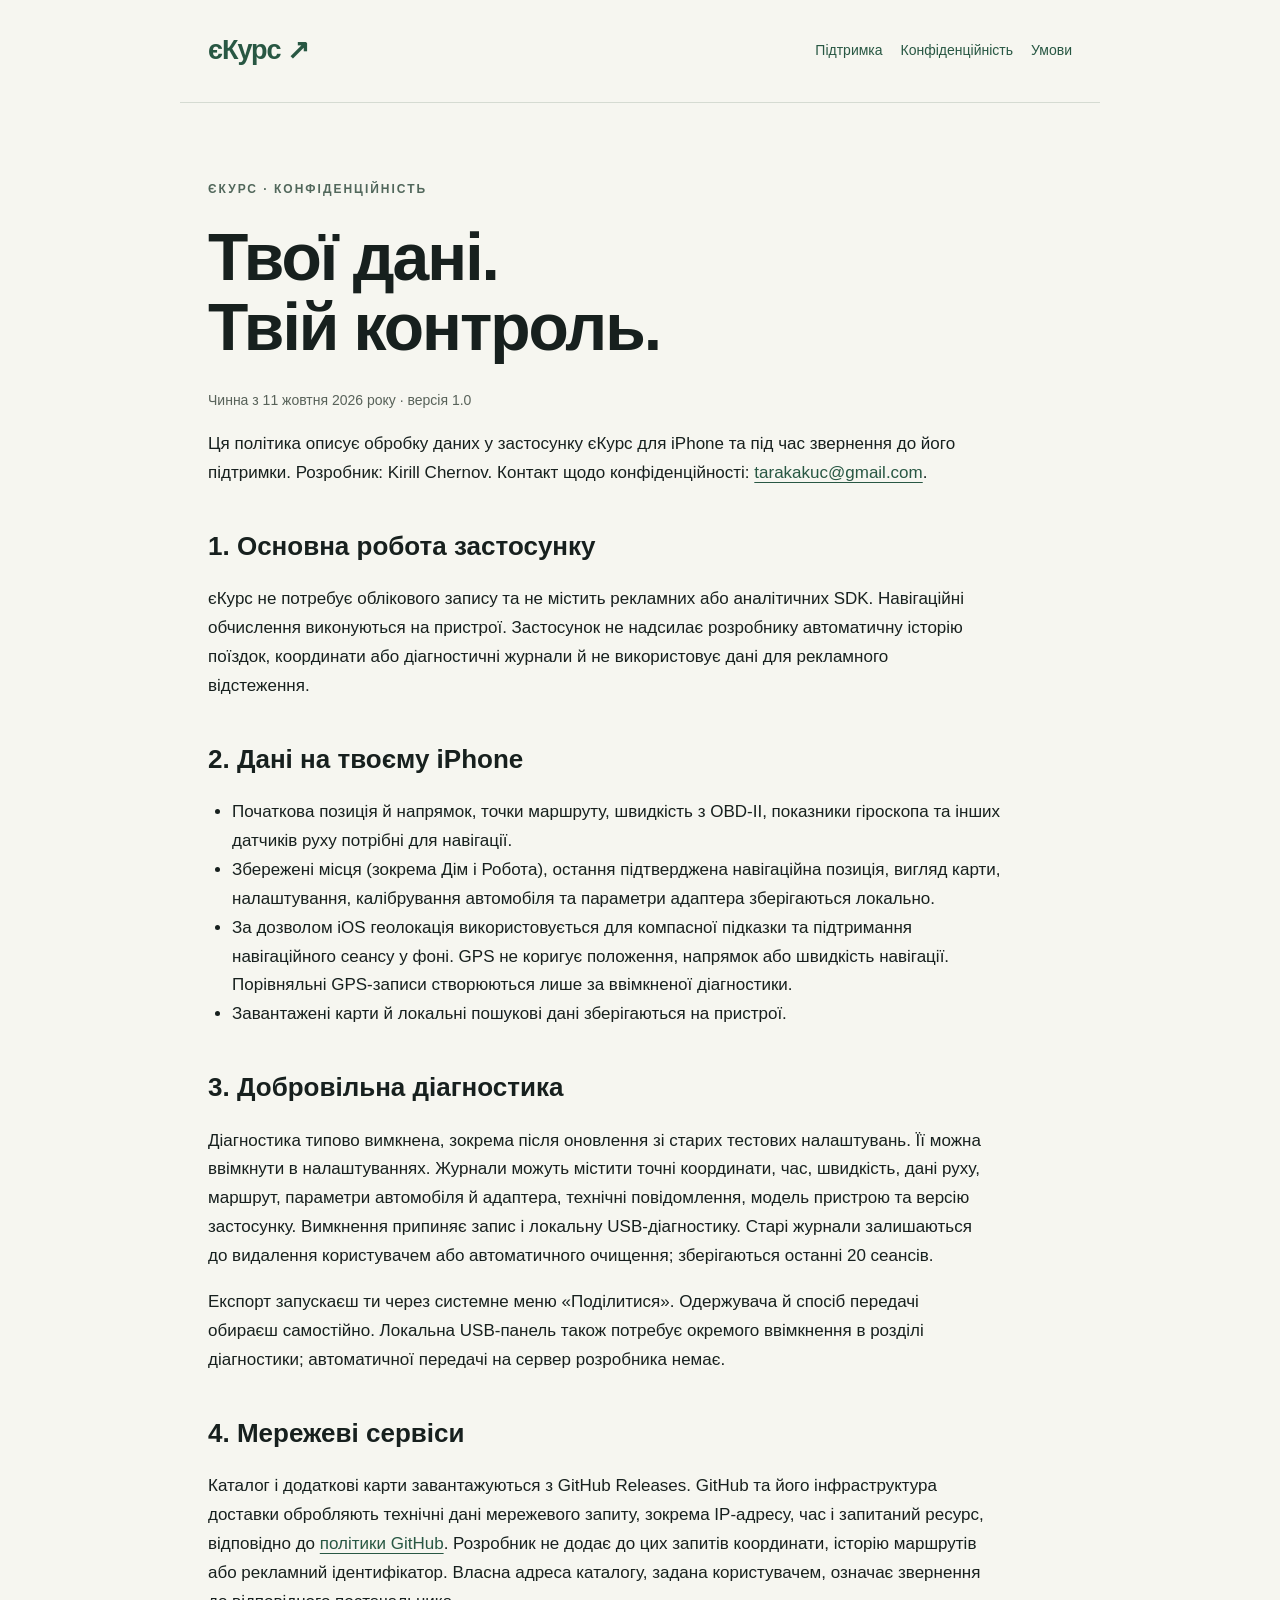
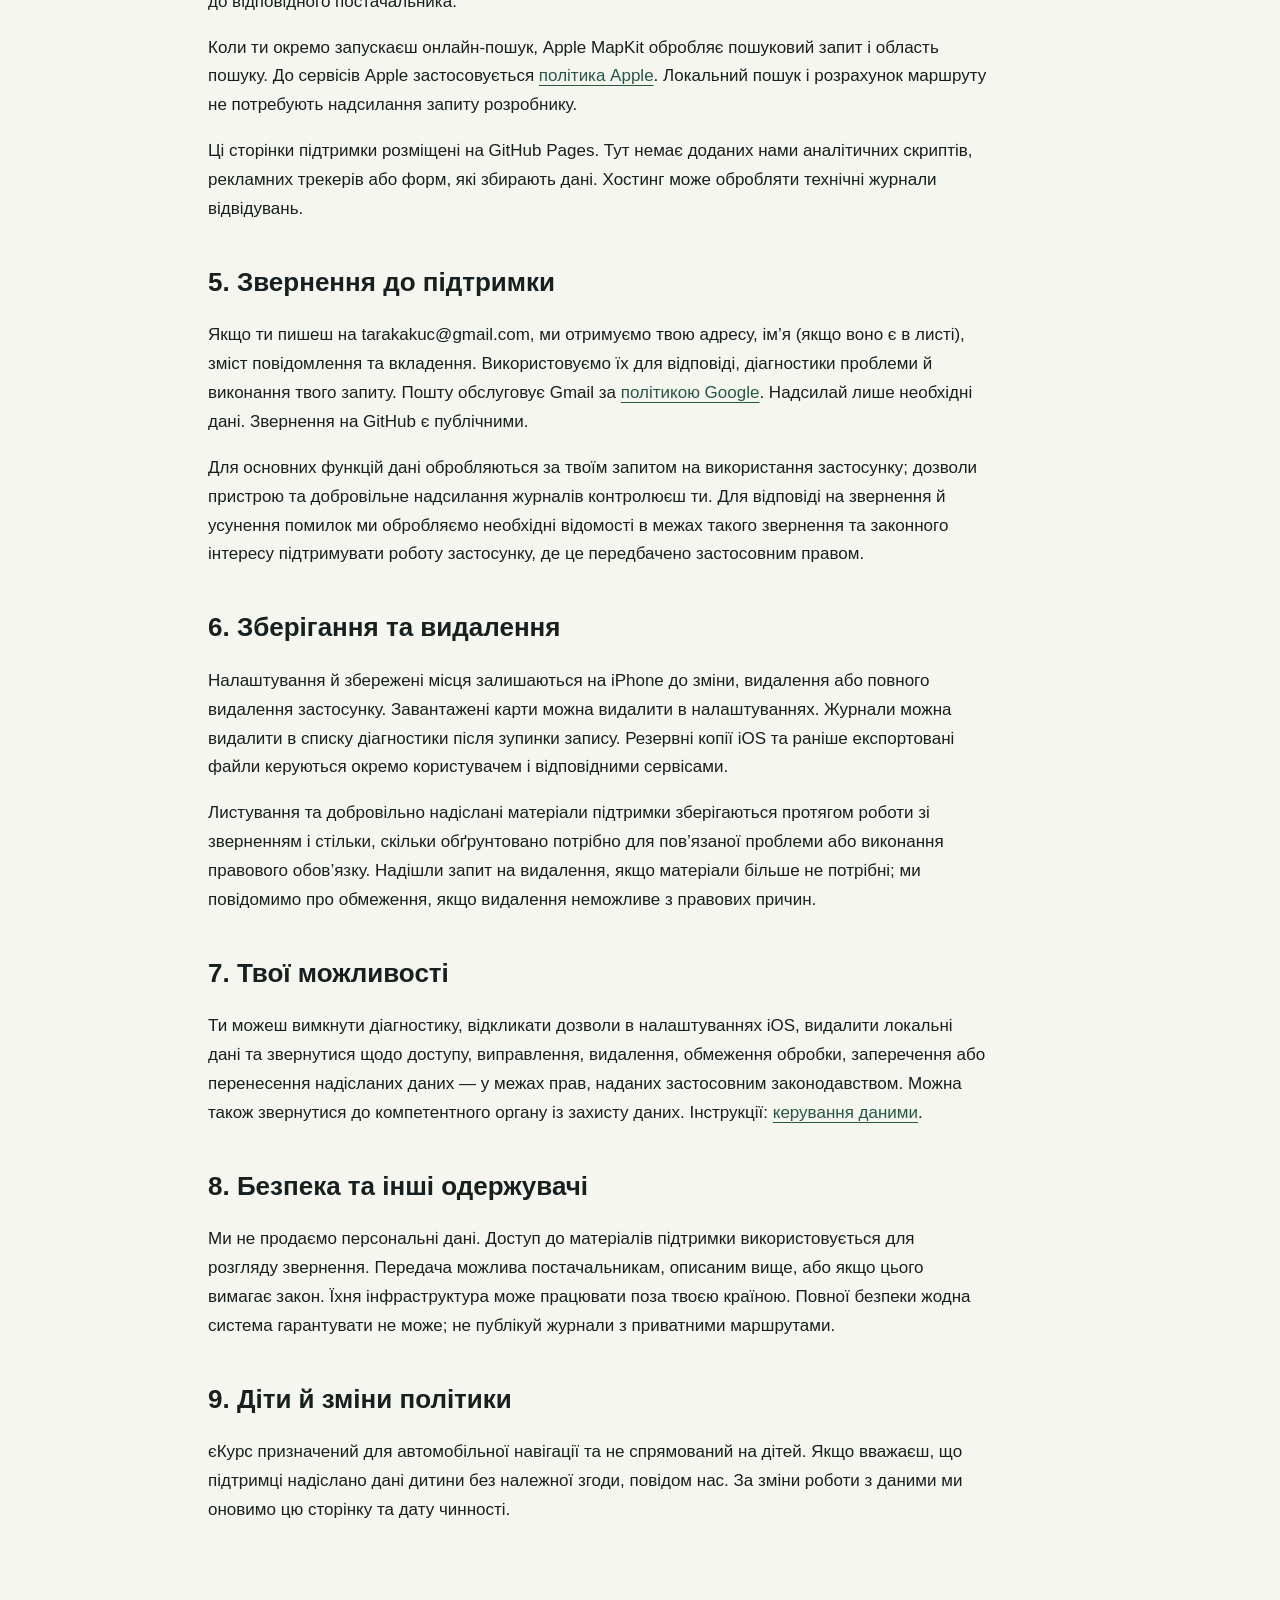
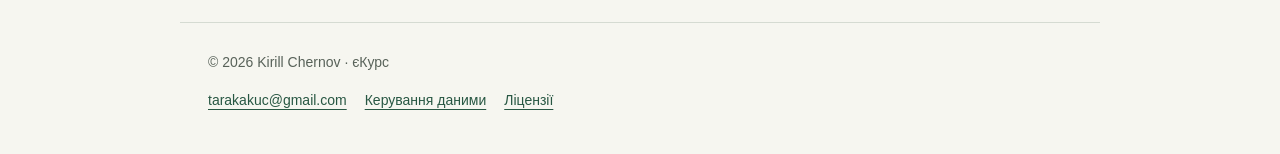
==== privacy.html @ 03cc7229 "Publish Ukrainian support and privacy pages for єКурс" ====
<!doctype html><html lang="uk"><head><meta charset="utf-8"><meta name="viewport" content="width=device-width,initial-scale=1"><meta name="description" content="Політика конфіденційності — єКурс, автомобільна навігація без GPS"><meta name="theme-color" content="#17392b"><title>Політика конфіденційності · єКурс</title><link rel="stylesheet" href="style.css"><link rel="icon" href="icon.png"></head><body><header><a class="brand" href="index.html">єКурс<span aria-hidden="true"> ↗</span></a><nav aria-label="Головне меню"><a href="support.html">Підтримка</a><a href="privacy.html">Конфіденційність</a><a href="terms.html">Умови</a></nav></header><main><p class="eyebrow">єКурс · Конфіденційність</p><h1>Твої дані.<br>Твій контроль.</h1><p class="meta">Чинна з 11 жовтня 2026 року · версія 1.0</p><p>Ця політика описує обробку даних у застосунку єКурс для iPhone та під час звернення до його підтримки. Розробник: Kirill Chernov. Контакт щодо конфіденційності: <a href="mailto:tarakakuc@gmail.com">tarakakuc@gmail.com</a>.</p><h2>1. Основна робота застосунку</h2><p>єКурс не потребує облікового запису та не містить рекламних або аналітичних SDK. Навігаційні обчислення виконуються на пристрої. Застосунок не надсилає розробнику автоматичну історію поїздок, координати або діагностичні журнали й не використовує дані для рекламного відстеження.</p><h2>2. Дані на твоєму iPhone</h2><ul><li>Початкова позиція й напрямок, точки маршруту, швидкість з OBD-II, показники гіроскопа та інших датчиків руху потрібні для навігації.</li><li>Збережені місця (зокрема Дім і Робота), остання підтверджена навігаційна позиція, вигляд карти, налаштування, калібрування автомобіля та параметри адаптера зберігаються локально.</li><li>За дозволом iOS геолокація використовується для компасної підказки та підтримання навігаційного сеансу у фоні. GPS не коригує положення, напрямок або швидкість навігації. Порівняльні GPS-записи створюються лише за ввімкненої діагностики.</li><li>Завантажені карти й локальні пошукові дані зберігаються на пристрої.</li></ul><h2>3. Добровільна діагностика</h2><p>Діагностика типово вимкнена, зокрема після оновлення зі старих тестових налаштувань. Її можна ввімкнути в налаштуваннях. Журнали можуть містити точні координати, час, швидкість, дані руху, маршрут, параметри автомобіля й адаптера, технічні повідомлення, модель пристрою та версію застосунку. Вимкнення припиняє запис і локальну USB-діагностику. Старі журнали залишаються до видалення користувачем або автоматичного очищення; зберігаються останні 20 сеансів.</p><p>Експорт запускаєш ти через системне меню «Поділитися». Одержувача й спосіб передачі обираєш самостійно. Локальна USB-панель також потребує окремого ввімкнення в розділі діагностики; автоматичної передачі на сервер розробника немає.</p><h2>4. Мережеві сервіси</h2><p>Каталог і додаткові карти завантажуються з GitHub Releases. GitHub та його інфраструктура доставки обробляють технічні дані мережевого запиту, зокрема IP-адресу, час і запитаний ресурс, відповідно до <a href="https://docs.github.com/en/site-policy/privacy-policies/github-general-privacy-statement">політики GitHub</a>. Розробник не додає до цих запитів координати, історію маршрутів або рекламний ідентифікатор. Власна адреса каталогу, задана користувачем, означає звернення до відповідного постачальника.</p><p>Коли ти окремо запускаєш онлайн-пошук, Apple MapKit обробляє пошуковий запит і область пошуку. До сервісів Apple застосовується <a href="https://www.apple.com/legal/privacy/">політика Apple</a>. Локальний пошук і розрахунок маршруту не потребують надсилання запиту розробнику.</p><p>Ці сторінки підтримки розміщені на GitHub Pages. Тут немає доданих нами аналітичних скриптів, рекламних трекерів або форм, які збирають дані. Хостинг може обробляти технічні журнали відвідувань.</p><h2>5. Звернення до підтримки</h2><p>Якщо ти пишеш на tarakakuc@gmail.com, ми отримуємо твою адресу, ім’я (якщо воно є в листі), зміст повідомлення та вкладення. Використовуємо їх для відповіді, діагностики проблеми й виконання твого запиту. Пошту обслуговує Gmail за <a href="https://policies.google.com/privacy">політикою Google</a>. Надсилай лише необхідні дані. Звернення на GitHub є публічними.</p><p>Для основних функцій дані обробляються за твоїм запитом на використання застосунку; дозволи пристрою та добровільне надсилання журналів контролюєш ти. Для відповіді на звернення й усунення помилок ми обробляємо необхідні відомості в межах такого звернення та законного інтересу підтримувати роботу застосунку, де це передбачено застосовним правом.</p><h2>6. Зберігання та видалення</h2><p>Налаштування й збережені місця залишаються на iPhone до зміни, видалення або повного видалення застосунку. Завантажені карти можна видалити в налаштуваннях. Журнали можна видалити в списку діагностики після зупинки запису. Резервні копії iOS та раніше експортовані файли керуються окремо користувачем і відповідними сервісами.</p><p>Листування та добровільно надіслані матеріали підтримки зберігаються протягом роботи зі зверненням і стільки, скільки обґрунтовано потрібно для пов’язаної проблеми або виконання правового обов’язку. Надішли запит на видалення, якщо матеріали більше не потрібні; ми повідомимо про обмеження, якщо видалення неможливе з правових причин.</p><h2>7. Твої можливості</h2><p>Ти можеш вимкнути діагностику, відкликати дозволи в налаштуваннях iOS, видалити локальні дані та звернутися щодо доступу, виправлення, видалення, обмеження обробки, заперечення або перенесення надісланих даних — у межах прав, наданих застосовним законодавством. Можна також звернутися до компетентного органу із захисту даних. Інструкції: <a href="data.html">керування даними</a>.</p><h2>8. Безпека та інші одержувачі</h2><p>Ми не продаємо персональні дані. Доступ до матеріалів підтримки використовується для розгляду звернення. Передача можлива постачальникам, описаним вище, або якщо цього вимагає закон. Їхня інфраструктура може працювати поза твоєю країною. Повної безпеки жодна система гарантувати не може; не публікуй журнали з приватними маршрутами.</p><h2>9. Діти й зміни політики</h2><p>єКурс призначений для автомобільної навігації та не спрямований на дітей. Якщо вважаєш, що підтримці надіслано дані дитини без належної згоди, повідом нас. За зміни роботи з даними ми оновимо цю сторінку та дату чинності.</p></main><footer>© 2026 Kirill Chernov · єКурс<p><a href="mailto:tarakakuc@gmail.com">tarakakuc@gmail.com</a><a href="data.html">Керування даними</a><a href="licenses.html">Ліцензії</a></p></footer></body></html>
---- style.css ----
*{box-sizing:border-box}body{margin:0;background:#f6f6f0;color:#17201e;font:17px/1.7 -apple-system,BlinkMacSystemFont,"Segoe UI",sans-serif}a{color:#285743;text-underline-offset:4px}header,main,footer{max-width:920px;margin:auto;padding:28px}header{display:flex;align-items:center;justify-content:space-between;gap:20px;border-bottom:1px solid #d5dbd2}header a{text-decoration:none}nav{display:flex;flex-wrap:wrap;gap:18px;font-size:14px}.brand{font-size:27px;font-weight:800;letter-spacing:-1px}main{padding-top:64px;padding-bottom:80px}h1{font-size:clamp(36px,6vw,66px);line-height:1.06;letter-spacing:-2px;max-width:780px;margin:0 0 26px}h2{font-size:26px;line-height:1.3;margin-top:42px}p,li{max-width:780px}.lead{font-size:23px;line-height:1.5;color:#48574f}.eyebrow{font-size:12px;letter-spacing:2px;text-transform:uppercase;font-weight:700;color:#51675b;margin-bottom:24px}.card{background:white;border:1px solid #dbe1d6;border-radius:22px;padding:24px 28px;margin:24px 0}.button{display:inline-block;background:#17392b;color:white;padding:13px 23px;border-radius:14px;text-decoration:none;font-weight:650}.meta,footer{font-size:14px;color:#586259}footer{border-top:1px solid #d5dbd2}footer a{margin-right:18px}ul,ol{padding-left:24px}.icon{width:112px;height:112px;border-radius:24px;margin-bottom:26px}@media(max-width:600px){header{align-items:flex-start;flex-direction:column}header,main,footer{padding-left:22px;padding-right:22px}main{padding-top:40px}h1{letter-spacing:-1px}}
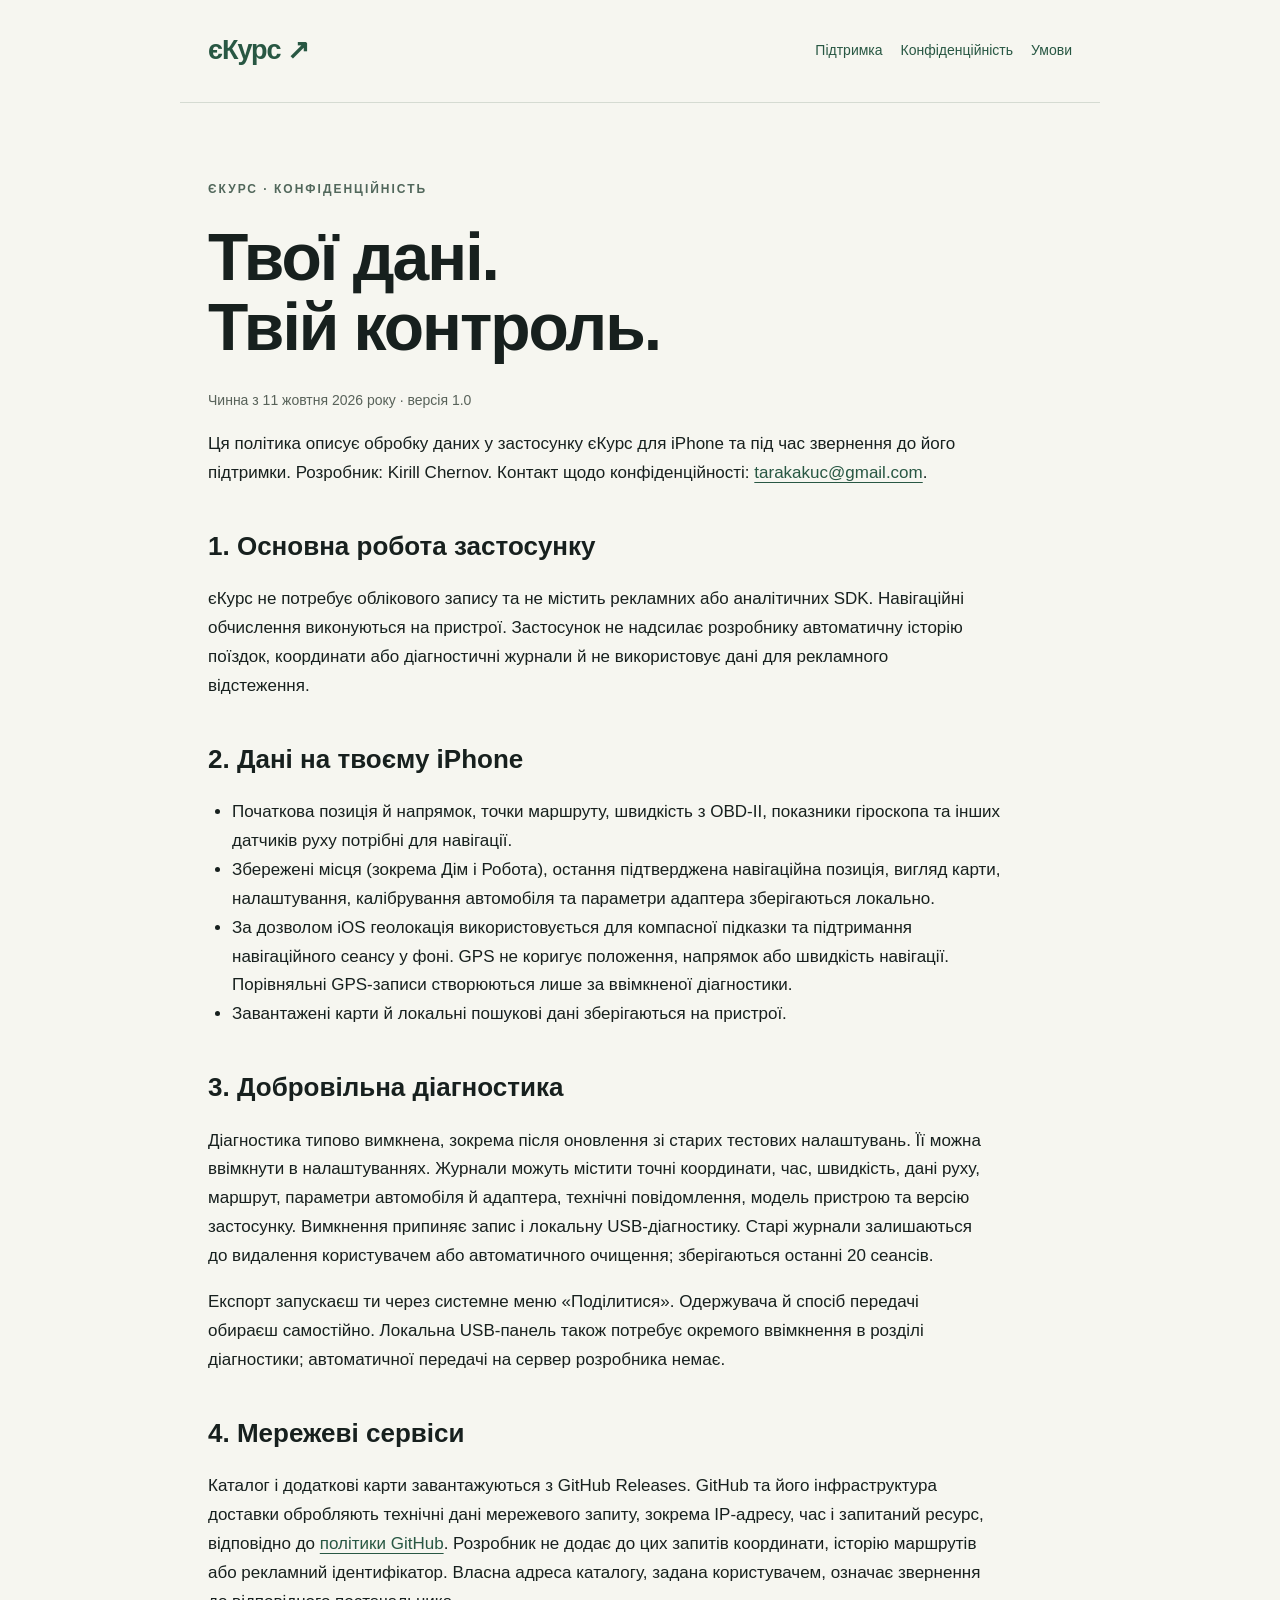
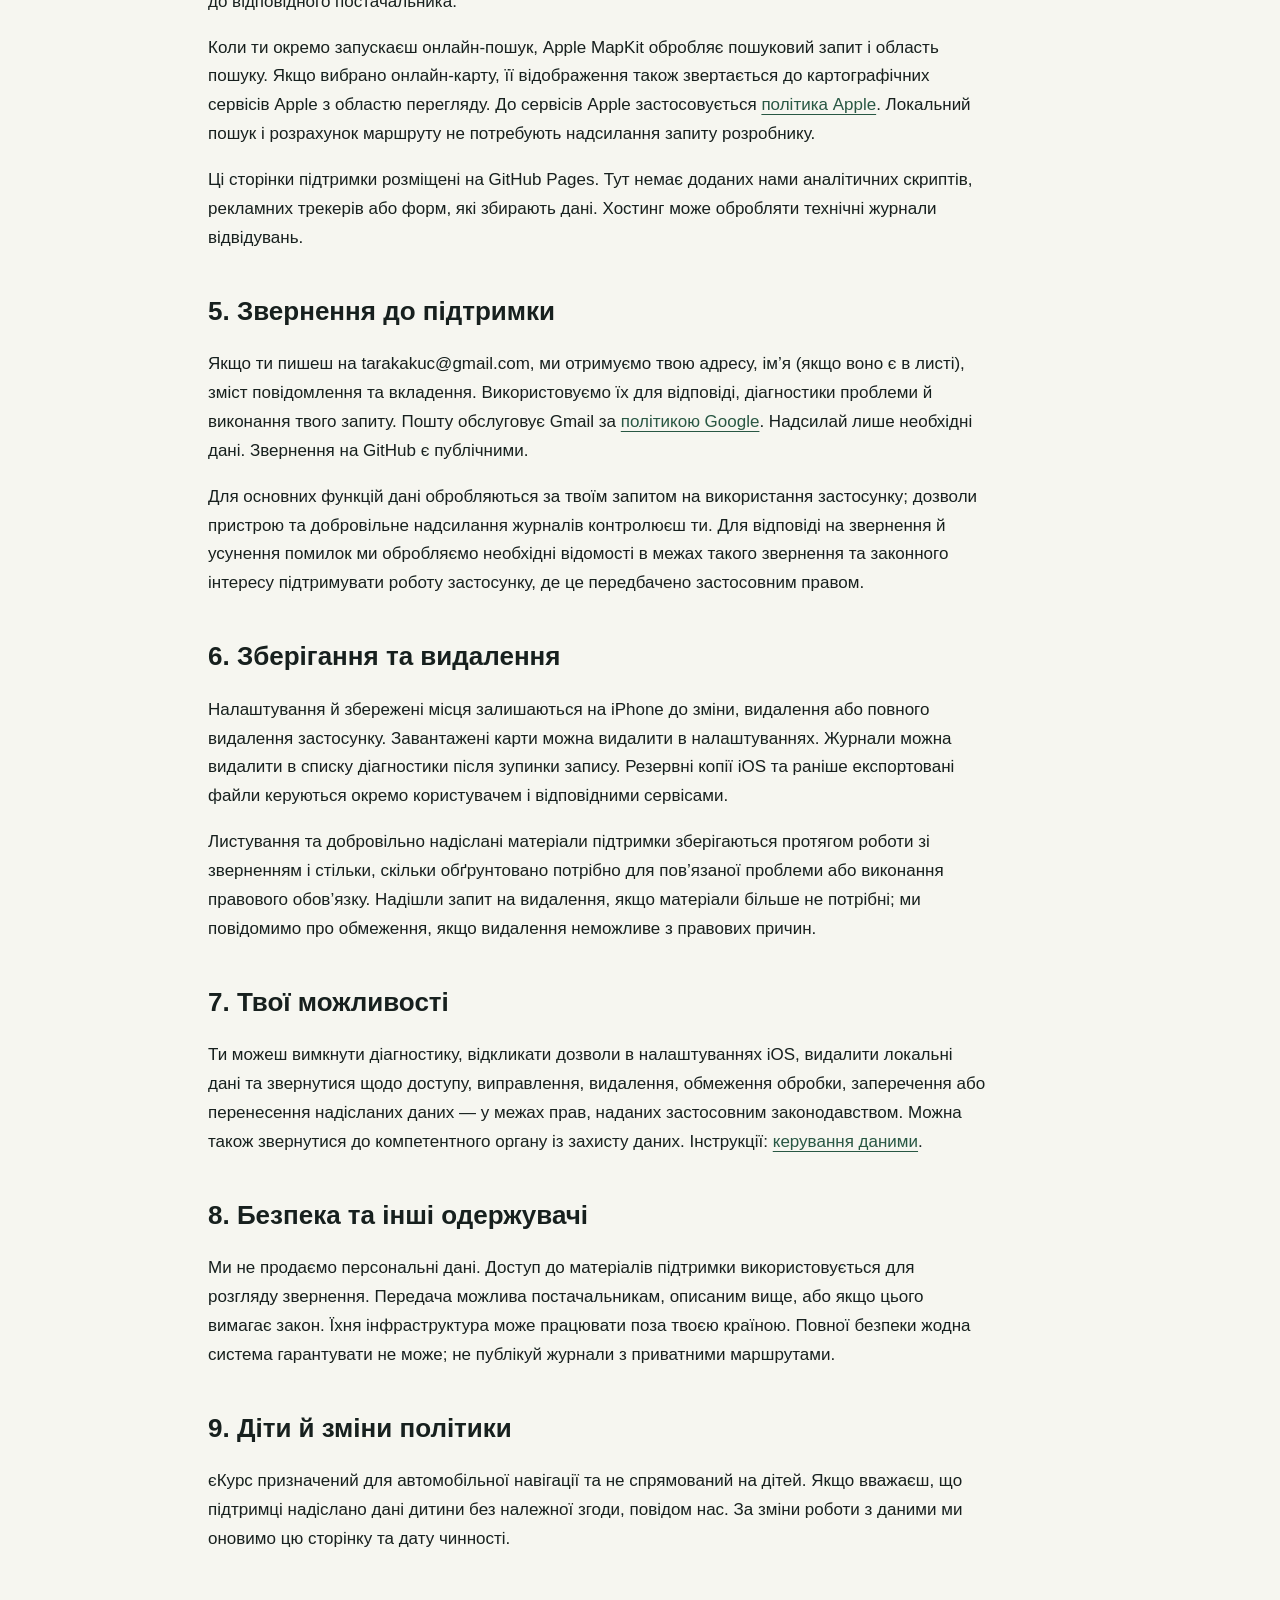
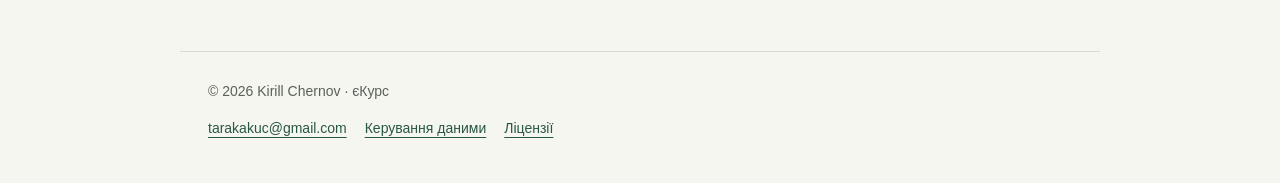
==== commit 3473c97a: "Clarify optional Apple online map requests" ====
--- a/privacy.html
+++ b/privacy.html
@@ -1 +1 @@
-<!doctype html><html lang="uk"><head><meta charset="utf-8"><meta name="viewport" content="width=device-width,initial-scale=1"><meta name="description" content="Політика конфіденційності — єКурс, автомобільна навігація без GPS"><meta name="theme-color" content="#17392b"><title>Політика конфіденційності · єКурс</title><link rel="stylesheet" href="style.css"><link rel="icon" href="icon.png"></head><body><header><a class="brand" href="index.html">єКурс<span aria-hidden="true"> ↗</span></a><nav aria-label="Головне меню"><a href="support.html">Підтримка</a><a href="privacy.html">Конфіденційність</a><a href="terms.html">Умови</a></nav></header><main><p class="eyebrow">єКурс · Конфіденційність</p><h1>Твої дані.<br>Твій контроль.</h1><p class="meta">Чинна з 11 жовтня 2026 року · версія 1.0</p><p>Ця політика описує обробку даних у застосунку єКурс для iPhone та під час звернення до його підтримки. Розробник: Kirill Chernov. Контакт щодо конфіденційності: <a href="mailto:tarakakuc@gmail.com">tarakakuc@gmail.com</a>.</p><h2>1. Основна робота застосунку</h2><p>єКурс не потребує облікового запису та не містить рекламних або аналітичних SDK. Навігаційні обчислення виконуються на пристрої. Застосунок не надсилає розробнику автоматичну історію поїздок, координати або діагностичні журнали й не використовує дані для рекламного відстеження.</p><h2>2. Дані на твоєму iPhone</h2><ul><li>Початкова позиція й напрямок, точки маршруту, швидкість з OBD-II, показники гіроскопа та інших датчиків руху потрібні для навігації.</li><li>Збережені місця (зокрема Дім і Робота), остання підтверджена навігаційна позиція, вигляд карти, налаштування, калібрування автомобіля та параметри адаптера зберігаються локально.</li><li>За дозволом iOS геолокація використовується для компасної підказки та підтримання навігаційного сеансу у фоні. GPS не коригує положення, напрямок або швидкість навігації. Порівняльні GPS-записи створюються лише за ввімкненої діагностики.</li><li>Завантажені карти й локальні пошукові дані зберігаються на пристрої.</li></ul><h2>3. Добровільна діагностика</h2><p>Діагностика типово вимкнена, зокрема після оновлення зі старих тестових налаштувань. Її можна ввімкнути в налаштуваннях. Журнали можуть містити точні координати, час, швидкість, дані руху, маршрут, параметри автомобіля й адаптера, технічні повідомлення, модель пристрою та версію застосунку. Вимкнення припиняє запис і локальну USB-діагностику. Старі журнали залишаються до видалення користувачем або автоматичного очищення; зберігаються останні 20 сеансів.</p><p>Експорт запускаєш ти через системне меню «Поділитися». Одержувача й спосіб передачі обираєш самостійно. Локальна USB-панель також потребує окремого ввімкнення в розділі діагностики; автоматичної передачі на сервер розробника немає.</p><h2>4. Мережеві сервіси</h2><p>Каталог і додаткові карти завантажуються з GitHub Releases. GitHub та його інфраструктура доставки обробляють технічні дані мережевого запиту, зокрема IP-адресу, час і запитаний ресурс, відповідно до <a href="https://docs.github.com/en/site-policy/privacy-policies/github-general-privacy-statement">політики GitHub</a>. Розробник не додає до цих запитів координати, історію маршрутів або рекламний ідентифікатор. Власна адреса каталогу, задана користувачем, означає звернення до відповідного постачальника.</p><p>Коли ти окремо запускаєш онлайн-пошук, Apple MapKit обробляє пошуковий запит і область пошуку. До сервісів Apple застосовується <a href="https://www.apple.com/legal/privacy/">політика Apple</a>. Локальний пошук і розрахунок маршруту не потребують надсилання запиту розробнику.</p><p>Ці сторінки підтримки розміщені на GitHub Pages. Тут немає доданих нами аналітичних скриптів, рекламних трекерів або форм, які збирають дані. Хостинг може обробляти технічні журнали відвідувань.</p><h2>5. Звернення до підтримки</h2><p>Якщо ти пишеш на tarakakuc@gmail.com, ми отримуємо твою адресу, ім’я (якщо воно є в листі), зміст повідомлення та вкладення. Використовуємо їх для відповіді, діагностики проблеми й виконання твого запиту. Пошту обслуговує Gmail за <a href="https://policies.google.com/privacy">політикою Google</a>. Надсилай лише необхідні дані. Звернення на GitHub є публічними.</p><p>Для основних функцій дані обробляються за твоїм запитом на використання застосунку; дозволи пристрою та добровільне надсилання журналів контролюєш ти. Для відповіді на звернення й усунення помилок ми обробляємо необхідні відомості в межах такого звернення та законного інтересу підтримувати роботу застосунку, де це передбачено застосовним правом.</p><h2>6. Зберігання та видалення</h2><p>Налаштування й збережені місця залишаються на iPhone до зміни, видалення або повного видалення застосунку. Завантажені карти можна видалити в налаштуваннях. Журнали можна видалити в списку діагностики після зупинки запису. Резервні копії iOS та раніше експортовані файли керуються окремо користувачем і відповідними сервісами.</p><p>Листування та добровільно надіслані матеріали підтримки зберігаються протягом роботи зі зверненням і стільки, скільки обґрунтовано потрібно для пов’язаної проблеми або виконання правового обов’язку. Надішли запит на видалення, якщо матеріали більше не потрібні; ми повідомимо про обмеження, якщо видалення неможливе з правових причин.</p><h2>7. Твої можливості</h2><p>Ти можеш вимкнути діагностику, відкликати дозволи в налаштуваннях iOS, видалити локальні дані та звернутися щодо доступу, виправлення, видалення, обмеження обробки, заперечення або перенесення надісланих даних — у межах прав, наданих застосовним законодавством. Можна також звернутися до компетентного органу із захисту даних. Інструкції: <a href="data.html">керування даними</a>.</p><h2>8. Безпека та інші одержувачі</h2><p>Ми не продаємо персональні дані. Доступ до матеріалів підтримки використовується для розгляду звернення. Передача можлива постачальникам, описаним вище, або якщо цього вимагає закон. Їхня інфраструктура може працювати поза твоєю країною. Повної безпеки жодна система гарантувати не може; не публікуй журнали з приватними маршрутами.</p><h2>9. Діти й зміни політики</h2><p>єКурс призначений для автомобільної навігації та не спрямований на дітей. Якщо вважаєш, що підтримці надіслано дані дитини без належної згоди, повідом нас. За зміни роботи з даними ми оновимо цю сторінку та дату чинності.</p></main><footer>© 2026 Kirill Chernov · єКурс<p><a href="mailto:tarakakuc@gmail.com">tarakakuc@gmail.com</a><a href="data.html">Керування даними</a><a href="licenses.html">Ліцензії</a></p></footer></body></html>+<!doctype html><html lang="uk"><head><meta charset="utf-8"><meta name="viewport" content="width=device-width,initial-scale=1"><meta name="description" content="Політика конфіденційності — єКурс, автомобільна навігація без GPS"><meta name="theme-color" content="#17392b"><title>Політика конфіденційності · єКурс</title><link rel="stylesheet" href="style.css"><link rel="icon" href="icon.png"></head><body><header><a class="brand" href="index.html">єКурс<span aria-hidden="true"> ↗</span></a><nav aria-label="Головне меню"><a href="support.html">Підтримка</a><a href="privacy.html">Конфіденційність</a><a href="terms.html">Умови</a></nav></header><main><p class="eyebrow">єКурс · Конфіденційність</p><h1>Твої дані.<br>Твій контроль.</h1><p class="meta">Чинна з 11 жовтня 2026 року · версія 1.0</p><p>Ця політика описує обробку даних у застосунку єКурс для iPhone та під час звернення до його підтримки. Розробник: Kirill Chernov. Контакт щодо конфіденційності: <a href="mailto:tarakakuc@gmail.com">tarakakuc@gmail.com</a>.</p><h2>1. Основна робота застосунку</h2><p>єКурс не потребує облікового запису та не містить рекламних або аналітичних SDK. Навігаційні обчислення виконуються на пристрої. Застосунок не надсилає розробнику автоматичну історію поїздок, координати або діагностичні журнали й не використовує дані для рекламного відстеження.</p><h2>2. Дані на твоєму iPhone</h2><ul><li>Початкова позиція й напрямок, точки маршруту, швидкість з OBD-II, показники гіроскопа та інших датчиків руху потрібні для навігації.</li><li>Збережені місця (зокрема Дім і Робота), остання підтверджена навігаційна позиція, вигляд карти, налаштування, калібрування автомобіля та параметри адаптера зберігаються локально.</li><li>За дозволом iOS геолокація використовується для компасної підказки та підтримання навігаційного сеансу у фоні. GPS не коригує положення, напрямок або швидкість навігації. Порівняльні GPS-записи створюються лише за ввімкненої діагностики.</li><li>Завантажені карти й локальні пошукові дані зберігаються на пристрої.</li></ul><h2>3. Добровільна діагностика</h2><p>Діагностика типово вимкнена, зокрема після оновлення зі старих тестових налаштувань. Її можна ввімкнути в налаштуваннях. Журнали можуть містити точні координати, час, швидкість, дані руху, маршрут, параметри автомобіля й адаптера, технічні повідомлення, модель пристрою та версію застосунку. Вимкнення припиняє запис і локальну USB-діагностику. Старі журнали залишаються до видалення користувачем або автоматичного очищення; зберігаються останні 20 сеансів.</p><p>Експорт запускаєш ти через системне меню «Поділитися». Одержувача й спосіб передачі обираєш самостійно. Локальна USB-панель також потребує окремого ввімкнення в розділі діагностики; автоматичної передачі на сервер розробника немає.</p><h2>4. Мережеві сервіси</h2><p>Каталог і додаткові карти завантажуються з GitHub Releases. GitHub та його інфраструктура доставки обробляють технічні дані мережевого запиту, зокрема IP-адресу, час і запитаний ресурс, відповідно до <a href="https://docs.github.com/en/site-policy/privacy-policies/github-general-privacy-statement">політики GitHub</a>. Розробник не додає до цих запитів координати, історію маршрутів або рекламний ідентифікатор. Власна адреса каталогу, задана користувачем, означає звернення до відповідного постачальника.</p><p>Коли ти окремо запускаєш онлайн-пошук, Apple MapKit обробляє пошуковий запит і область пошуку. Якщо вибрано онлайн-карту, її відображення також звертається до картографічних сервісів Apple з областю перегляду. До сервісів Apple застосовується <a href="https://www.apple.com/legal/privacy/">політика Apple</a>. Локальний пошук і розрахунок маршруту не потребують надсилання запиту розробнику.</p><p>Ці сторінки підтримки розміщені на GitHub Pages. Тут немає доданих нами аналітичних скриптів, рекламних трекерів або форм, які збирають дані. Хостинг може обробляти технічні журнали відвідувань.</p><h2>5. Звернення до підтримки</h2><p>Якщо ти пишеш на tarakakuc@gmail.com, ми отримуємо твою адресу, ім’я (якщо воно є в листі), зміст повідомлення та вкладення. Використовуємо їх для відповіді, діагностики проблеми й виконання твого запиту. Пошту обслуговує Gmail за <a href="https://policies.google.com/privacy">політикою Google</a>. Надсилай лише необхідні дані. Звернення на GitHub є публічними.</p><p>Для основних функцій дані обробляються за твоїм запитом на використання застосунку; дозволи пристрою та добровільне надсилання журналів контролюєш ти. Для відповіді на звернення й усунення помилок ми обробляємо необхідні відомості в межах такого звернення та законного інтересу підтримувати роботу застосунку, де це передбачено застосовним правом.</p><h2>6. Зберігання та видалення</h2><p>Налаштування й збережені місця залишаються на iPhone до зміни, видалення або повного видалення застосунку. Завантажені карти можна видалити в налаштуваннях. Журнали можна видалити в списку діагностики після зупинки запису. Резервні копії iOS та раніше експортовані файли керуються окремо користувачем і відповідними сервісами.</p><p>Листування та добровільно надіслані матеріали підтримки зберігаються протягом роботи зі зверненням і стільки, скільки обґрунтовано потрібно для пов’язаної проблеми або виконання правового обов’язку. Надішли запит на видалення, якщо матеріали більше не потрібні; ми повідомимо про обмеження, якщо видалення неможливе з правових причин.</p><h2>7. Твої можливості</h2><p>Ти можеш вимкнути діагностику, відкликати дозволи в налаштуваннях iOS, видалити локальні дані та звернутися щодо доступу, виправлення, видалення, обмеження обробки, заперечення або перенесення надісланих даних — у межах прав, наданих застосовним законодавством. Можна також звернутися до компетентного органу із захисту даних. Інструкції: <a href="data.html">керування даними</a>.</p><h2>8. Безпека та інші одержувачі</h2><p>Ми не продаємо персональні дані. Доступ до матеріалів підтримки використовується для розгляду звернення. Передача можлива постачальникам, описаним вище, або якщо цього вимагає закон. Їхня інфраструктура може працювати поза твоєю країною. Повної безпеки жодна система гарантувати не може; не публікуй журнали з приватними маршрутами.</p><h2>9. Діти й зміни політики</h2><p>єКурс призначений для автомобільної навігації та не спрямований на дітей. Якщо вважаєш, що підтримці надіслано дані дитини без належної згоди, повідом нас. За зміни роботи з даними ми оновимо цю сторінку та дату чинності.</p></main><footer>© 2026 Kirill Chernov · єКурс<p><a href="mailto:tarakakuc@gmail.com">tarakakuc@gmail.com</a><a href="data.html">Керування даними</a><a href="licenses.html">Ліцензії</a></p></footer></body></html>
